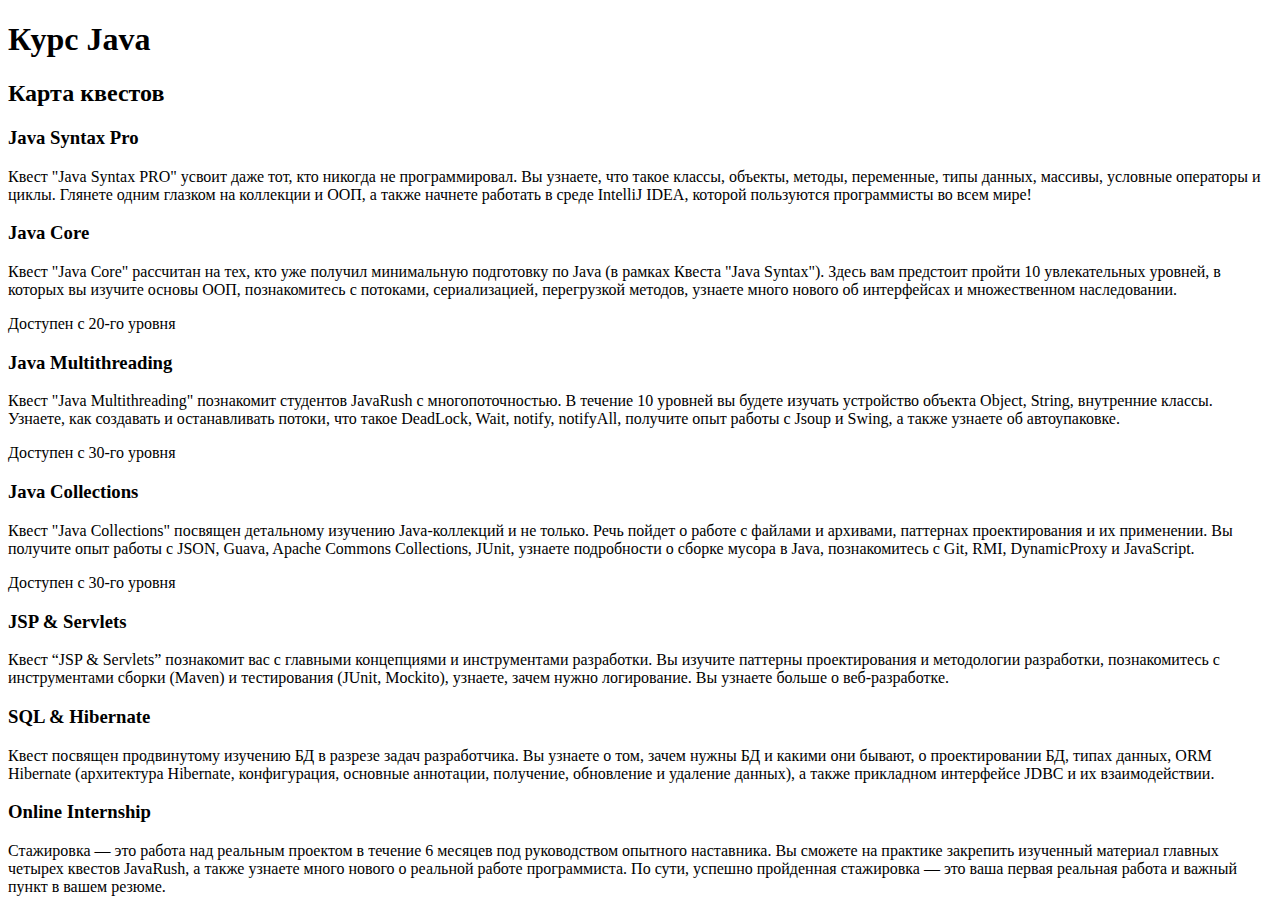
==== index.html @ 32a65bf7 "init: start" ====
<!DOCTYPE html>
<html lang="en">
<head>
  <meta charset="UTF-8">
  <meta name="viewport" content="width=device-width, initial-scale=1.0">
  <title>javarush</title>
</head>
<body>
  <h1>Курс Java</h1>
  <h2>Карта квестов</h2>
  <h3>Java Syntax Pro</h3>
  <p>Квест "Java Syntax PRO" усвоит даже тот, кто никогда не программировал. Вы узнаете, что такое классы, объекты, методы, переменные, типы данных, массивы, условные операторы и циклы. Глянете одним глазком на коллекции и ООП, а также начнете работать в среде IntelliJ IDEA, которой пользуются программисты во всем мире!</p>
  <h3>Java Core</h3>
  <p>Квест "Java Core" рассчитан на тех, кто уже получил минимальную подготовку по Java (в рамках Квеста "Java Syntax"). Здесь вам предстоит пройти 10 увлекательных уровней, в которых вы изучите основы ООП, познакомитесь с потоками, сериализацией, перегрузкой методов, узнаете много нового об интерфейсах и множественном наследовании.</p>
  <p>Доступен с 20-го уровня</p>
  <h3>Java Multithreading</h3>
  <p>Квест "Java Multithreading" познакомит студентов JavaRush с многопоточностью. В течение 10 уровней вы будете изучать устройство объекта Object, String, внутренние классы. Узнаете, как создавать и останавливать потоки, что такое DeadLock, Wait, notify, notifyAll, получите опыт работы с Jsoup и Swing, а также узнаете об автоупаковке.</p>
  <p>Доступен с 30-го уровня</p>
  <h3>Java Collections</h3>
  <p>Квест "Java Collections" посвящен детальному изучению Java-коллекций и не только. Речь пойдет о работе с файлами и архивами, паттернах проектирования и их применении. Вы получите опыт работы с JSON, Guava, Apache Commons Collections, JUnit, узнаете подробности о сборке мусора в Java, познакомитесь с Git, RMI, DynamicProxy и JavaScript.
  </p>
  <p>Доступен с 30-го уровня</p>
  <h3>JSP & Servlets</h3>
  <p>Квест “JSP &amp; Servlets” познакомит вас с главными концепциями и инструментами разработки. Вы изучите паттерны проектирования и методологии разработки, познакомитесь с инструментами сборки (Maven) и тестирования (JUnit, Mockito), узнаете, зачем нужно логирование. Вы узнаете больше о веб-разработке.</p>
  <h3>SQL & Hibernate</h3>
  <p>Квест посвящен продвинутому изучению БД в разрезе задач разработчика. Вы узнаете о том, зачем нужны БД и какими они бывают, о проектировании БД, типах данных, ORM Hibernate (архитектура Hibernate, конфигурация, основные аннотации, получение, обновление и удаление данных), а также прикладном интерфейсе JDBC и их взаимодействии.</p>
  <h3>Online Internship</h3>
  <p>Стажировка — это работа над реальным проектом в течение 6 месяцев под руководством опытного наставника. Вы сможете на практике закрепить изученный материал главных четырех квестов JavaRush, а также узнаете много нового о реальной работе программиста. По сути, успешно пройденная стажировка — это ваша первая реальная работа и важный пункт в вашем резюме.</p>
</body>
</html>
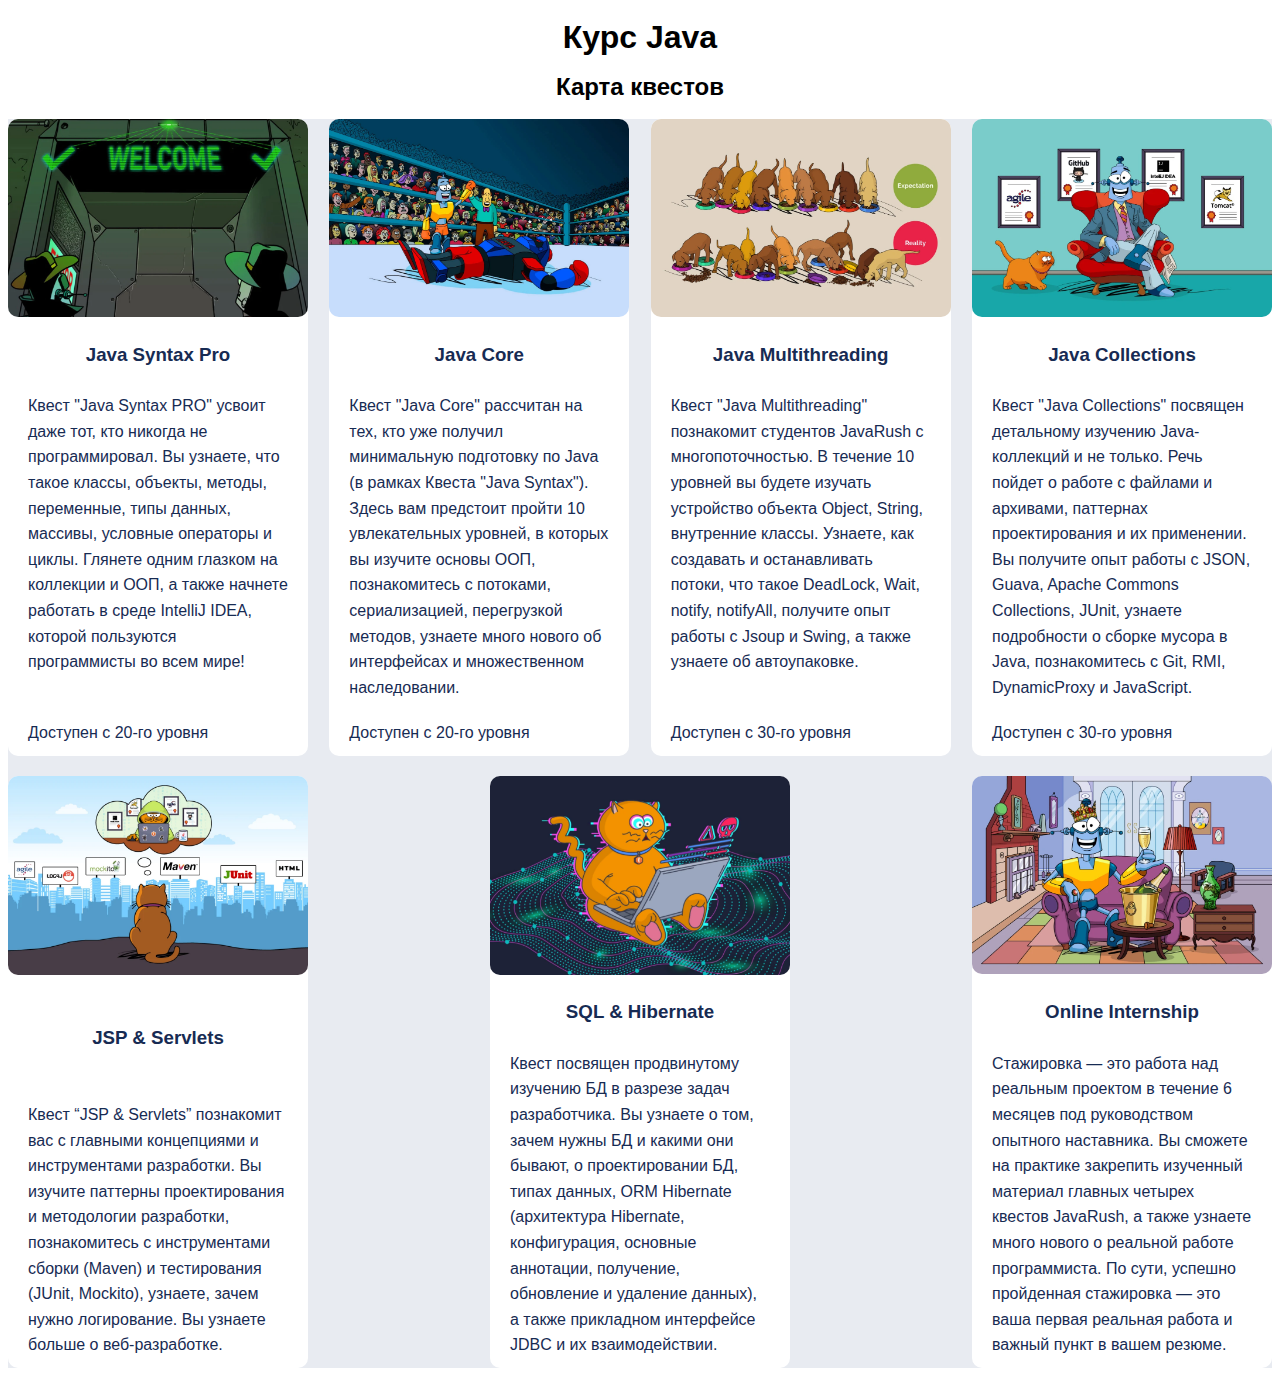
==== commit d35b5621: "feat: cards" ====
--- a/index.html
+++ b/index.html
@@ -3,28 +3,99 @@
 <head>
   <meta charset="UTF-8">
   <meta name="viewport" content="width=device-width, initial-scale=1.0">
+  <link rel="stylesheet" href="style.css">
   <title>javarush</title>
 </head>
 <body>
-  <h1>Курс Java</h1>
-  <h2>Карта квестов</h2>
-  <h3>Java Syntax Pro</h3>
-  <p>Квест "Java Syntax PRO" усвоит даже тот, кто никогда не программировал. Вы узнаете, что такое классы, объекты, методы, переменные, типы данных, массивы, условные операторы и циклы. Глянете одним глазком на коллекции и ООП, а также начнете работать в среде IntelliJ IDEA, которой пользуются программисты во всем мире!</p>
-  <h3>Java Core</h3>
-  <p>Квест "Java Core" рассчитан на тех, кто уже получил минимальную подготовку по Java (в рамках Квеста "Java Syntax"). Здесь вам предстоит пройти 10 увлекательных уровней, в которых вы изучите основы ООП, познакомитесь с потоками, сериализацией, перегрузкой методов, узнаете много нового об интерфейсах и множественном наследовании.</p>
-  <p>Доступен с 20-го уровня</p>
-  <h3>Java Multithreading</h3>
-  <p>Квест "Java Multithreading" познакомит студентов JavaRush с многопоточностью. В течение 10 уровней вы будете изучать устройство объекта Object, String, внутренние классы. Узнаете, как создавать и останавливать потоки, что такое DeadLock, Wait, notify, notifyAll, получите опыт работы с Jsoup и Swing, а также узнаете об автоупаковке.</p>
-  <p>Доступен с 30-го уровня</p>
-  <h3>Java Collections</h3>
-  <p>Квест "Java Collections" посвящен детальному изучению Java-коллекций и не только. Речь пойдет о работе с файлами и архивами, паттернах проектирования и их применении. Вы получите опыт работы с JSON, Guava, Apache Commons Collections, JUnit, узнаете подробности о сборке мусора в Java, познакомитесь с Git, RMI, DynamicProxy и JavaScript.
-  </p>
-  <p>Доступен с 30-го уровня</p>
-  <h3>JSP & Servlets</h3>
-  <p>Квест “JSP &amp; Servlets” познакомит вас с главными концепциями и инструментами разработки. Вы изучите паттерны проектирования и методологии разработки, познакомитесь с инструментами сборки (Maven) и тестирования (JUnit, Mockito), узнаете, зачем нужно логирование. Вы узнаете больше о веб-разработке.</p>
-  <h3>SQL & Hibernate</h3>
-  <p>Квест посвящен продвинутому изучению БД в разрезе задач разработчика. Вы узнаете о том, зачем нужны БД и какими они бывают, о проектировании БД, типах данных, ORM Hibernate (архитектура Hibernate, конфигурация, основные аннотации, получение, обновление и удаление данных), а также прикладном интерфейсе JDBC и их взаимодействии.</p>
-  <h3>Online Internship</h3>
-  <p>Стажировка — это работа над реальным проектом в течение 6 месяцев под руководством опытного наставника. Вы сможете на практике закрепить изученный материал главных четырех квестов JavaRush, а также узнаете много нового о реальной работе программиста. По сути, успешно пройденная стажировка — это ваша первая реальная работа и важный пункт в вашем резюме.</p>
+  <div class="page">
+    <div class="container">
+
+    <header>
+      <h1>Курс Java</h1>
+    </header>
+
+    <main>
+      <h2>Карта квестов</h2>
+
+      <div class="cards">
+
+        <div class="card">
+          <div class="card">
+            <img class="card-img" src="./img/image1.png" alt="Java Syntax Pro">
+
+            <h3 class="card-header">Java Syntax Pro</h3>
+
+            <div class="card-text">Квест "Java Syntax PRO" усвоит даже тот, кто никогда не программировал. Вы узнаете, что такое классы, объекты, методы, переменные, типы данных, массивы, условные операторы и циклы. Глянете одним глазком на коллекции и ООП, а также начнете работать в среде IntelliJ IDEA, которой пользуются программисты во всем мире!</div>
+          </div>
+
+          <div class="card-text">Доступен с 20-го уровня</div>
+      </div>
+
+      <div class="card">
+        <div class="card">
+          <img class="card-img" src="./img/image2.png" alt="Java Core">
+
+          <h3 class="card-header">Java Core</h3>
+
+          <div class="card-text">Квест "Java Core" рассчитан на тех, кто уже получил минимальную подготовку по Java (в рамках Квеста "Java Syntax"). Здесь вам предстоит пройти 10 увлекательных уровней, в которых вы изучите основы ООП, познакомитесь с потоками, сериализацией, перегрузкой методов, узнаете много нового об интерфейсах и множественном наследовании.</div>
+        </div>
+
+        <div class="card-text">Доступен с 20-го уровня</div>
+      </div>
+
+      <div class="card">
+        <div class="card">
+          <img class="card-img" src="./img/image3.png" alt="Java Multithreading">
+
+          <h3 class="card-header">Java Multithreading</h3>
+
+          <div class="card-text">Квест "Java Multithreading" познакомит студентов JavaRush с многопоточностью. В течение 10 уровней вы будете изучать устройство объекта Object, String, внутренние классы. Узнаете, как создавать и останавливать потоки, что такое DeadLock, Wait, notify, notifyAll, получите опыт работы с Jsoup и Swing, а также узнаете об автоупаковке.</div>
+        </div>
+
+        <div class="card-text">Доступен с 30-го уровня</div>
+      </div>
+
+      <div class="card">
+        <div class="card">
+        <img class="card-img" src="./img/image4.png" alt="Java Collections">
+
+        <h3 class="card-header">Java Collections</h3>
+
+        <div class="card-text">Квест "Java Collections" посвящен детальному изучению Java-коллекций и не только. Речь пойдет о работе с файлами и архивами, паттернах проектирования и их применении. Вы получите опыт работы с JSON, Guava, Apache Commons Collections, JUnit, узнаете подробности о сборке мусора в Java, познакомитесь с Git, RMI, DynamicProxy и JavaScript.</div>
+        </div>
+
+        <div class="card-text">Доступен с 30-го уровня</div>
+      </div>
+
+      <div class="card">
+        <img class="card-img" src="./img/image5.png" alt="JSP & Servlets">
+
+        <h3 class="card-header">JSP & Servlets</h3>
+
+        <div class="card-text">Квест “JSP &amp; Servlets” познакомит вас с главными концепциями и инструментами разработки. Вы изучите паттерны проектирования и методологии разработки, познакомитесь с инструментами сборки (Maven) и тестирования (JUnit, Mockito), узнаете, зачем нужно логирование. Вы узнаете больше о веб-разработке.</div>
+      </div>
+
+      <div class="card">
+        <img class="card-img" src="./img/image6.png" alt="SQL & Hibernate">
+
+        <h3 class="card-header">SQL & Hibernate</h3>
+
+        <div class="card-text">Квест посвящен продвинутому изучению БД в разрезе задач разработчика. Вы узнаете о том, зачем нужны БД и какими они бывают, о проектировании БД, типах данных, ORM Hibernate (архитектура Hibernate, конфигурация, основные аннотации, получение, обновление и удаление данных), а также прикладном интерфейсе JDBC и их взаимодействии.</div>
+      </div>
+
+      <div class="card">
+        <img class="card-img" src="./img/image7.png" alt="SQL & Hibernate">
+
+        <h3 class="card-header">Online Internship</h3>
+
+        <div class="card-text">Стажировка — это работа над реальным проектом в течение 6 месяцев под руководством опытного наставника. Вы сможете на практике закрепить изученный материал главных четырех квестов JavaRush, а также узнаете много нового о реальной работе программиста. По сути, успешно пройденная стажировка — это ваша первая реальная работа и важный пункт в вашем резюме.</div>
+        </div>
+      </div>
+    </main>
+
+    <footer></footer>
+
+    </div>
+  </div>
 </body>
 </html>--- a/style.css
+++ b/style.css
@@ -0,0 +1,40 @@
+.page {
+  font-family: Helvetica, Arial, verdana, serif;
+  line-height: 1.6;
+}
+
+h1,
+h2,
+h3 {
+  text-align: center;
+  line-height: 1;
+}
+
+.cards {
+  display: flex;
+  flex-direction: row;
+  justify-content: space-between;
+  flex-wrap: wrap;
+  gap: 20px;
+  color: #172b53;
+  background-color: #E8EBF1;
+}
+
+.card {
+  display: flex;
+  flex-direction: column;
+  justify-content: space-between;
+  gap: 10px;
+  padding-bottom: 10px;
+  width: 300px;
+  border-radius: 10px;
+  background-color: #fff;
+}
+
+.card-img {
+  border-radius: 10px;
+}
+
+.card-text {
+  padding: 0 20px;
+}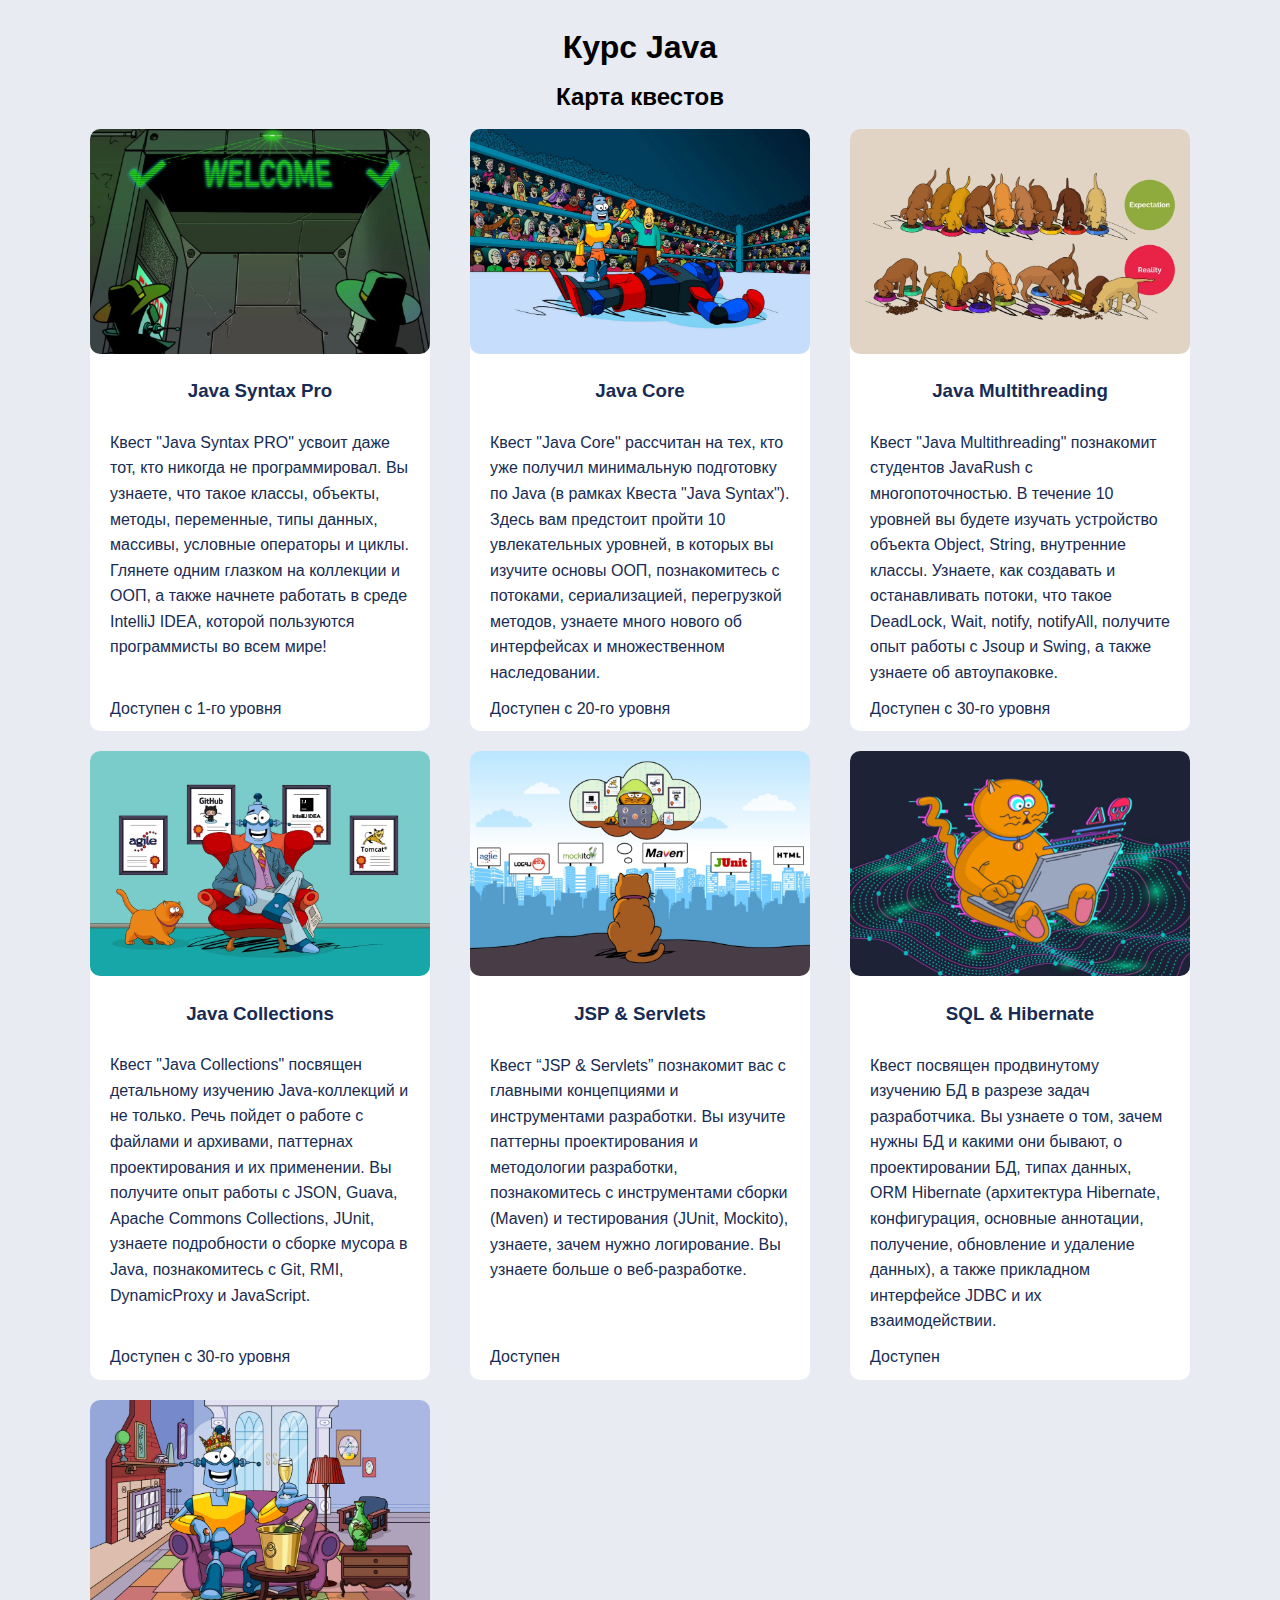
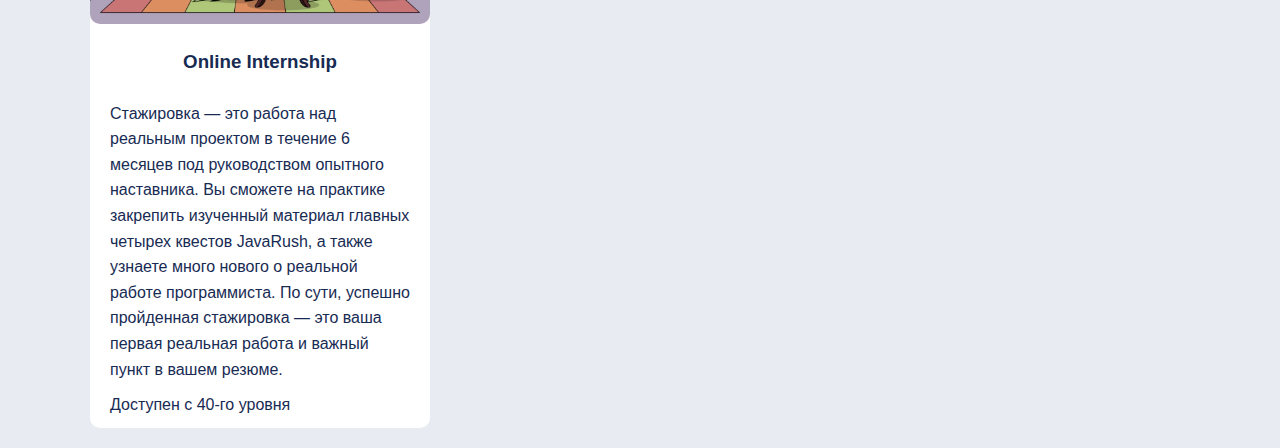
==== commit 329a1b36: "feat: 2024.10.27" ====
--- a/index.html
+++ b/index.html
@@ -3,97 +3,109 @@
 <head>
   <meta charset="UTF-8">
   <meta name="viewport" content="width=device-width, initial-scale=1.0">
-  <link rel="stylesheet" href="style.css">
-  <title>javarush</title>
+  <title>Курс Java</title>
+  <link rel="stylesheet" href="./css/style.css">
+  <script src="./js/index.js" defer></script>
 </head>
 <body>
   <div class="page">
     <div class="container">
 
-    <header>
-      <h1>Курс Java</h1>
-    </header>
+      <header>
+        <h1>Курс Java</h1>
+      </header>
 
-    <main>
-      <h2>Карта квестов</h2>
+      <main>
+        <h2>Карта квестов</h2>
 
-      <div class="cards">
+        <div class="cards">
 
-        <div class="card">
-          <div class="card">
-            <img class="card-img" src="./img/image1.png" alt="Java Syntax Pro">
+          <div class="card" data-id="0">
+            <div class="card-in">
+              <img class="card-img" src="./img/image1.png" alt="Java Syntax Pro">
 
-            <h3 class="card-header">Java Syntax Pro</h3>
+              <h3 class="card-header">Java Syntax Pro</h3>
 
-            <div class="card-text">Квест "Java Syntax PRO" усвоит даже тот, кто никогда не программировал. Вы узнаете, что такое классы, объекты, методы, переменные, типы данных, массивы, условные операторы и циклы. Глянете одним глазком на коллекции и ООП, а также начнете работать в среде IntelliJ IDEA, которой пользуются программисты во всем мире!</div>
+              <div class="card-text">Квест "Java Syntax PRO" усвоит даже тот, кто никогда не программировал. Вы узнаете, что такое классы, объекты, методы, переменные, типы данных, массивы, условные операторы и циклы. Глянете одним глазком на коллекции и ООП, а также начнете работать в среде IntelliJ IDEA, которой пользуются программисты во всем мире!</div>
+            </div>
+
+            <div class="card-text">Доступен с 1-го уровня</div>
+        </div>
+
+        <div class="card" data-id="1">
+          <div class="card-in">
+            <img class="card-img" src="./img/image2.png" alt="Java Core">
+
+            <h3 class="card-header">Java Core</h3>
+
+            <div class="card-text">Квест "Java Core" рассчитан на тех, кто уже получил минимальную подготовку по Java (в рамках Квеста "Java Syntax"). Здесь вам предстоит пройти 10 увлекательных уровней, в которых вы изучите основы ООП, познакомитесь с потоками, сериализацией, перегрузкой методов, узнаете много нового об интерфейсах и множественном наследовании.</div>
           </div>
 
           <div class="card-text">Доступен с 20-го уровня</div>
-      </div>
-
-      <div class="card">
-        <div class="card">
-          <img class="card-img" src="./img/image2.png" alt="Java Core">
-
-          <h3 class="card-header">Java Core</h3>
-
-          <div class="card-text">Квест "Java Core" рассчитан на тех, кто уже получил минимальную подготовку по Java (в рамках Квеста "Java Syntax"). Здесь вам предстоит пройти 10 увлекательных уровней, в которых вы изучите основы ООП, познакомитесь с потоками, сериализацией, перегрузкой методов, узнаете много нового об интерфейсах и множественном наследовании.</div>
         </div>
 
-        <div class="card-text">Доступен с 20-го уровня</div>
-      </div>
+        <div class="card" data-id="2">
+          <div class="card-in">
+            <img class="card-img" src="./img/image3.png" alt="Java Multithreading">
 
-      <div class="card">
-        <div class="card">
-          <img class="card-img" src="./img/image3.png" alt="Java Multithreading">
+            <h3 class="card-header">Java Multithreading</h3>
 
-          <h3 class="card-header">Java Multithreading</h3>
+            <div class="card-text">Квест "Java Multithreading" познакомит студентов JavaRush с многопоточностью. В течение 10 уровней вы будете изучать устройство объекта Object, String, внутренние классы. Узнаете, как создавать и останавливать потоки, что такое DeadLock, Wait, notify, notifyAll, получите опыт работы с Jsoup и Swing, а также узнаете об автоупаковке.</div>
+          </div>
 
-          <div class="card-text">Квест "Java Multithreading" познакомит студентов JavaRush с многопоточностью. В течение 10 уровней вы будете изучать устройство объекта Object, String, внутренние классы. Узнаете, как создавать и останавливать потоки, что такое DeadLock, Wait, notify, notifyAll, получите опыт работы с Jsoup и Swing, а также узнаете об автоупаковке.</div>
+          <div class="card-text">Доступен с 30-го уровня</div>
         </div>
 
-        <div class="card-text">Доступен с 30-го уровня</div>
-      </div>
+        <div class="card" data-id="3">
+          <div class="card-in">
+            <img class="card-img" src="./img/image4.png" alt="Java Collections">
 
-      <div class="card">
-        <div class="card">
-        <img class="card-img" src="./img/image4.png" alt="Java Collections">
+            <h3 class="card-header">Java Collections</h3>
 
-        <h3 class="card-header">Java Collections</h3>
+            <div class="card-text">Квест "Java Collections" посвящен детальному изучению Java-коллекций и не только. Речь пойдет о работе с файлами и архивами, паттернах проектирования и их применении. Вы получите опыт работы с JSON, Guava, Apache Commons Collections, JUnit, узнаете подробности о сборке мусора в Java, познакомитесь с Git, RMI, DynamicProxy и JavaScript.</div>
+          </div>
 
-        <div class="card-text">Квест "Java Collections" посвящен детальному изучению Java-коллекций и не только. Речь пойдет о работе с файлами и архивами, паттернах проектирования и их применении. Вы получите опыт работы с JSON, Guava, Apache Commons Collections, JUnit, узнаете подробности о сборке мусора в Java, познакомитесь с Git, RMI, DynamicProxy и JavaScript.</div>
+          <div class="card-text">Доступен с 30-го уровня</div>
         </div>
 
-        <div class="card-text">Доступен с 30-го уровня</div>
-      </div>
+        <div class="card" data-id="4">
+          <div class="card-in">
+            <img class="card-img" src="./img/image5.png" alt="JSP & Servlets">
 
-      <div class="card">
-        <img class="card-img" src="./img/image5.png" alt="JSP & Servlets">
+            <h3 class="card-header">JSP & Servlets</h3>
 
-        <h3 class="card-header">JSP & Servlets</h3>
+            <div class="card-text">Квест “JSP &amp; Servlets” познакомит вас с главными концепциями и инструментами разработки. Вы изучите паттерны проектирования и методологии разработки, познакомитесь с инструментами сборки (Maven) и тестирования (JUnit, Mockito), узнаете, зачем нужно логирование. Вы узнаете больше о веб-разработке.</div>
+          </div>
 
-        <div class="card-text">Квест “JSP &amp; Servlets” познакомит вас с главными концепциями и инструментами разработки. Вы изучите паттерны проектирования и методологии разработки, познакомитесь с инструментами сборки (Maven) и тестирования (JUnit, Mockito), узнаете, зачем нужно логирование. Вы узнаете больше о веб-разработке.</div>
-      </div>
+          <div class="card-text">Доступен</div>
+        </div>
 
-      <div class="card">
-        <img class="card-img" src="./img/image6.png" alt="SQL & Hibernate">
+        <div class="card" data-id="5">
+          <div class="card-in">
+            <img class="card-img" src="./img/image6.png" alt="SQL & Hibernate">
 
-        <h3 class="card-header">SQL & Hibernate</h3>
+            <h3 class="card-header">SQL & Hibernate</h3>
 
-        <div class="card-text">Квест посвящен продвинутому изучению БД в разрезе задач разработчика. Вы узнаете о том, зачем нужны БД и какими они бывают, о проектировании БД, типах данных, ORM Hibernate (архитектура Hibernate, конфигурация, основные аннотации, получение, обновление и удаление данных), а также прикладном интерфейсе JDBC и их взаимодействии.</div>
-      </div>
+            <div class="card-text">Квест посвящен продвинутому изучению БД в разрезе задач разработчика. Вы узнаете о том, зачем нужны БД и какими они бывают, о проектировании БД, типах данных, ORM Hibernate (архитектура Hibernate, конфигурация, основные аннотации, получение, обновление и удаление данных), а также прикладном интерфейсе JDBC и их взаимодействии.</div>
+          </div>
 
-      <div class="card">
-        <img class="card-img" src="./img/image7.png" alt="SQL & Hibernate">
+          <div class="card-text">Доступен</div>
+        </div>
 
-        <h3 class="card-header">Online Internship</h3>
+        <div class="card" data-id="6">
+          <div class="card-in">
+            <img class="card-img" src="./img/image7.png" alt="SQL & Hibernate">
 
-        <div class="card-text">Стажировка — это работа над реальным проектом в течение 6 месяцев под руководством опытного наставника. Вы сможете на практике закрепить изученный материал главных четырех квестов JavaRush, а также узнаете много нового о реальной работе программиста. По сути, успешно пройденная стажировка — это ваша первая реальная работа и важный пункт в вашем резюме.</div>
+            <h3 class="card-header">Online Internship</h3>
+
+            <div class="card-text">Стажировка — это работа над реальным проектом в течение 6 месяцев под руководством опытного наставника. Вы сможете на практике закрепить изученный материал главных четырех квестов JavaRush, а также узнаете много нового о реальной работе программиста. По сути, успешно пройденная стажировка — это ваша первая реальная работа и важный пункт в вашем резюме.</div>
+          </div>
+
+          <div class="card-text">Доступен c 40-го уровня</div>
         </div>
-      </div>
-    </main>
+      </main>
 
-    <footer></footer>
+      <footer></footer>
 
     </div>
   </div>
--- a/css/style.css
+++ b/css/style.css
@@ -0,0 +1,135 @@
+body {
+  margin: 0;
+  padding: 0;
+}
+
+.page {
+  padding: 10px 0 20px;
+  font-family: Helvetica, Arial, verdana, serif;
+  line-height: 1.6;
+  background-color: #E8EBF1;
+}
+
+.menu-text {
+  color: #7a869a;
+}
+
+/***************
+CONTAINER
+***************/
+.container {
+  margin: 0 auto;
+  max-width: 1280px;
+}
+
+@media (max-width: 1300px) {
+  .container {
+    max-width: 1100px;
+  }
+}
+
+.container-quest {
+  margin: 0 auto;
+  padding: 10px;
+  max-width: 700px;
+}
+
+h1,
+h2,
+h3 {
+  text-align: center;
+  line-height: 1;
+}
+
+
+/***************
+CARDS
+***************/
+.cards {
+  display: flex;
+  flex-direction: row;
+  justify-content: space-between;
+  flex-wrap: wrap;
+  gap: 20px;
+  margin: 0 auto;
+  width: 1280px;
+  color: #172b53;
+}
+
+@media (max-width: 1300px) {
+  .cards {
+    max-width: 1100px;
+  }
+}
+
+@media (max-width: 1120px) {
+  .cards {
+    max-width: 700px;
+  }
+}
+
+@media (max-width: 720px) {
+  .cards {
+    max-width: 400px;
+    justify-content: center;
+  }
+}
+
+.card {
+  display: flex;
+  flex-direction: column;
+  justify-content: space-between;
+  gap: 10px;
+  padding-bottom: 10px;
+  width: 400px;
+  cursor: pointer;
+  border-radius: 10px;
+  background-color: #fff;
+}
+
+@media (max-width: 1300px) {
+  .card {
+    width: 340px;
+  }
+}
+
+.card:hover {
+  background-color: #efe;
+}
+
+.card-in {
+  display: flex;
+  flex-direction: column;
+  gap: 10px;
+}
+
+.card-img {
+  border-radius: 10px;
+}
+
+.card-text {
+  padding: 0 20px;
+}
+
+
+.img-quest {
+  max-width: 700px;
+}
+
+/***************
+LINKS
+***************/
+.links {
+  display: flex;
+  flex-direction: column;
+  justify-content: flex-start;
+  gap: 20px;
+  color: #172b53;
+}
+
+.link {
+  display: flex;
+  flex-direction: row;
+  justify-content: flex-start;
+  gap: 20px;
+}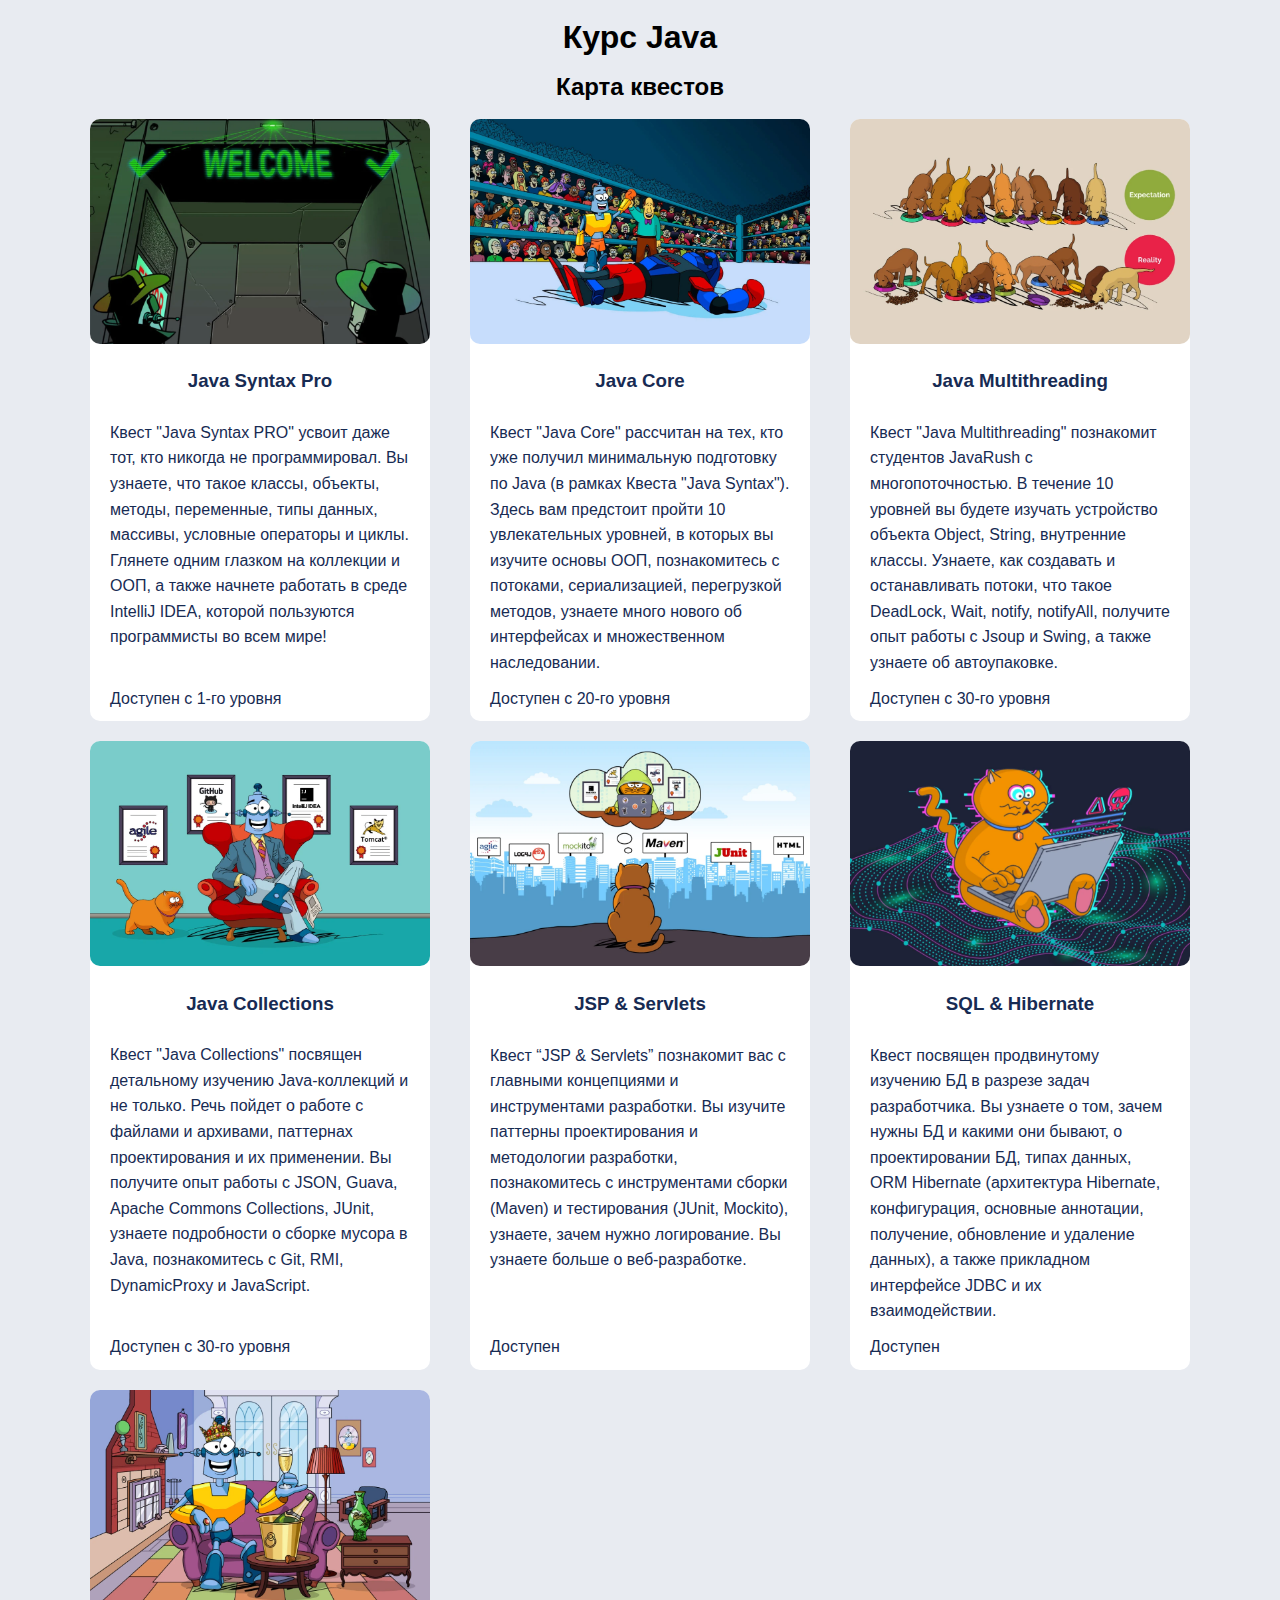
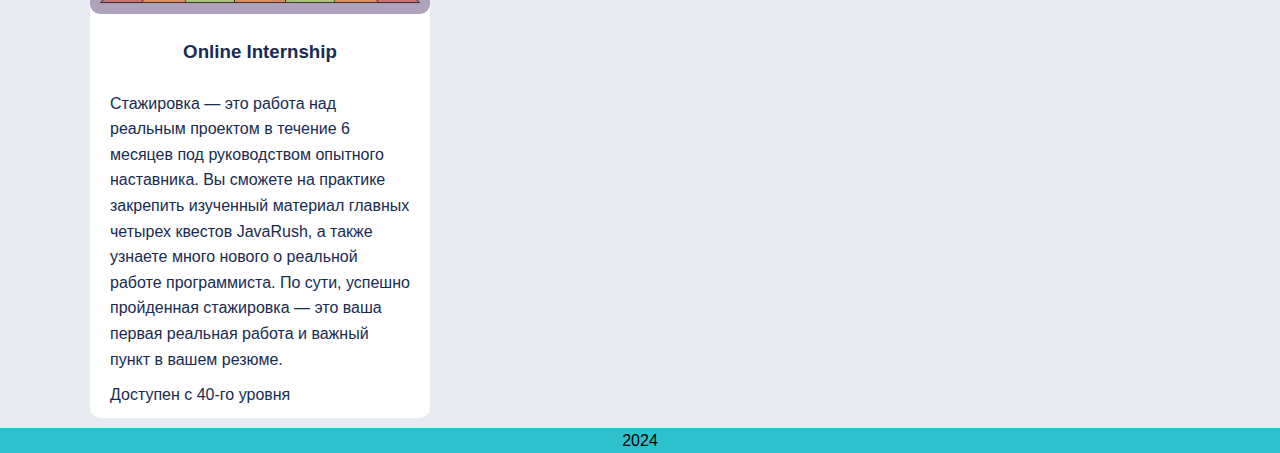
==== commit 0c7a36c2: "feat:2024.10.30" ====
--- a/index.html
+++ b/index.html
@@ -9,14 +9,14 @@
 </head>
 <body>
   <div class="page">
-    <div class="container">
+    <div class="container-cards">
 
       <header>
-        <h1>Курс Java</h1>
+        <h1 class="center">Курс Java</h1>
       </header>
 
       <main>
-        <h2>Карта квестов</h2>
+        <h2 class="center">Карта квестов</h2>
 
         <div class="cards">
 
@@ -105,9 +105,8 @@
         </div>
       </main>
 
-      <footer></footer>
-
     </div>
+    <footer>2024</footer>
   </div>
 </body>
 </html>--- a/css/style.css
+++ b/css/style.css
@@ -4,7 +4,12 @@
 }
 
 .page {
-  padding: 10px 0 20px;
+  display: flex;
+  flex-direction: column;
+  justify-content: space-between;
+  margin: 0;
+  padding: 0;
+  min-height: 100vh;
   font-family: Helvetica, Arial, verdana, serif;
   line-height: 1.6;
   background-color: #E8EBF1;
@@ -17,18 +22,18 @@
 /***************
 CONTAINER
 ***************/
-.container {
+.container-cards {
   margin: 0 auto;
   max-width: 1280px;
 }
 
 @media (max-width: 1300px) {
-  .container {
+  .container-cards {
     max-width: 1100px;
   }
 }
 
-.container-quest {
+.container {
   margin: 0 auto;
   padding: 10px;
   max-width: 700px;
@@ -37,10 +42,12 @@
 h1,
 h2,
 h3 {
-  text-align: center;
   line-height: 1;
 }
 
+.center {
+  text-align: center;
+}
 
 /***************
 CARDS
@@ -107,13 +114,17 @@
   border-radius: 10px;
 }
 
+.card-header {
+  text-align: center;
+}
+
 .card-text {
   padding: 0 20px;
 }
 
 
 .img-quest {
-  max-width: 700px;
+  width: 100%;
 }
 
 /***************
@@ -132,4 +143,14 @@
   flex-direction: row;
   justify-content: flex-start;
   gap: 20px;
+}
+
+
+/***************
+FOOTER
+***************/
+footer {
+  margin-top: 10px;
+  text-align: center;
+  background-color: #2cc1cc;
 }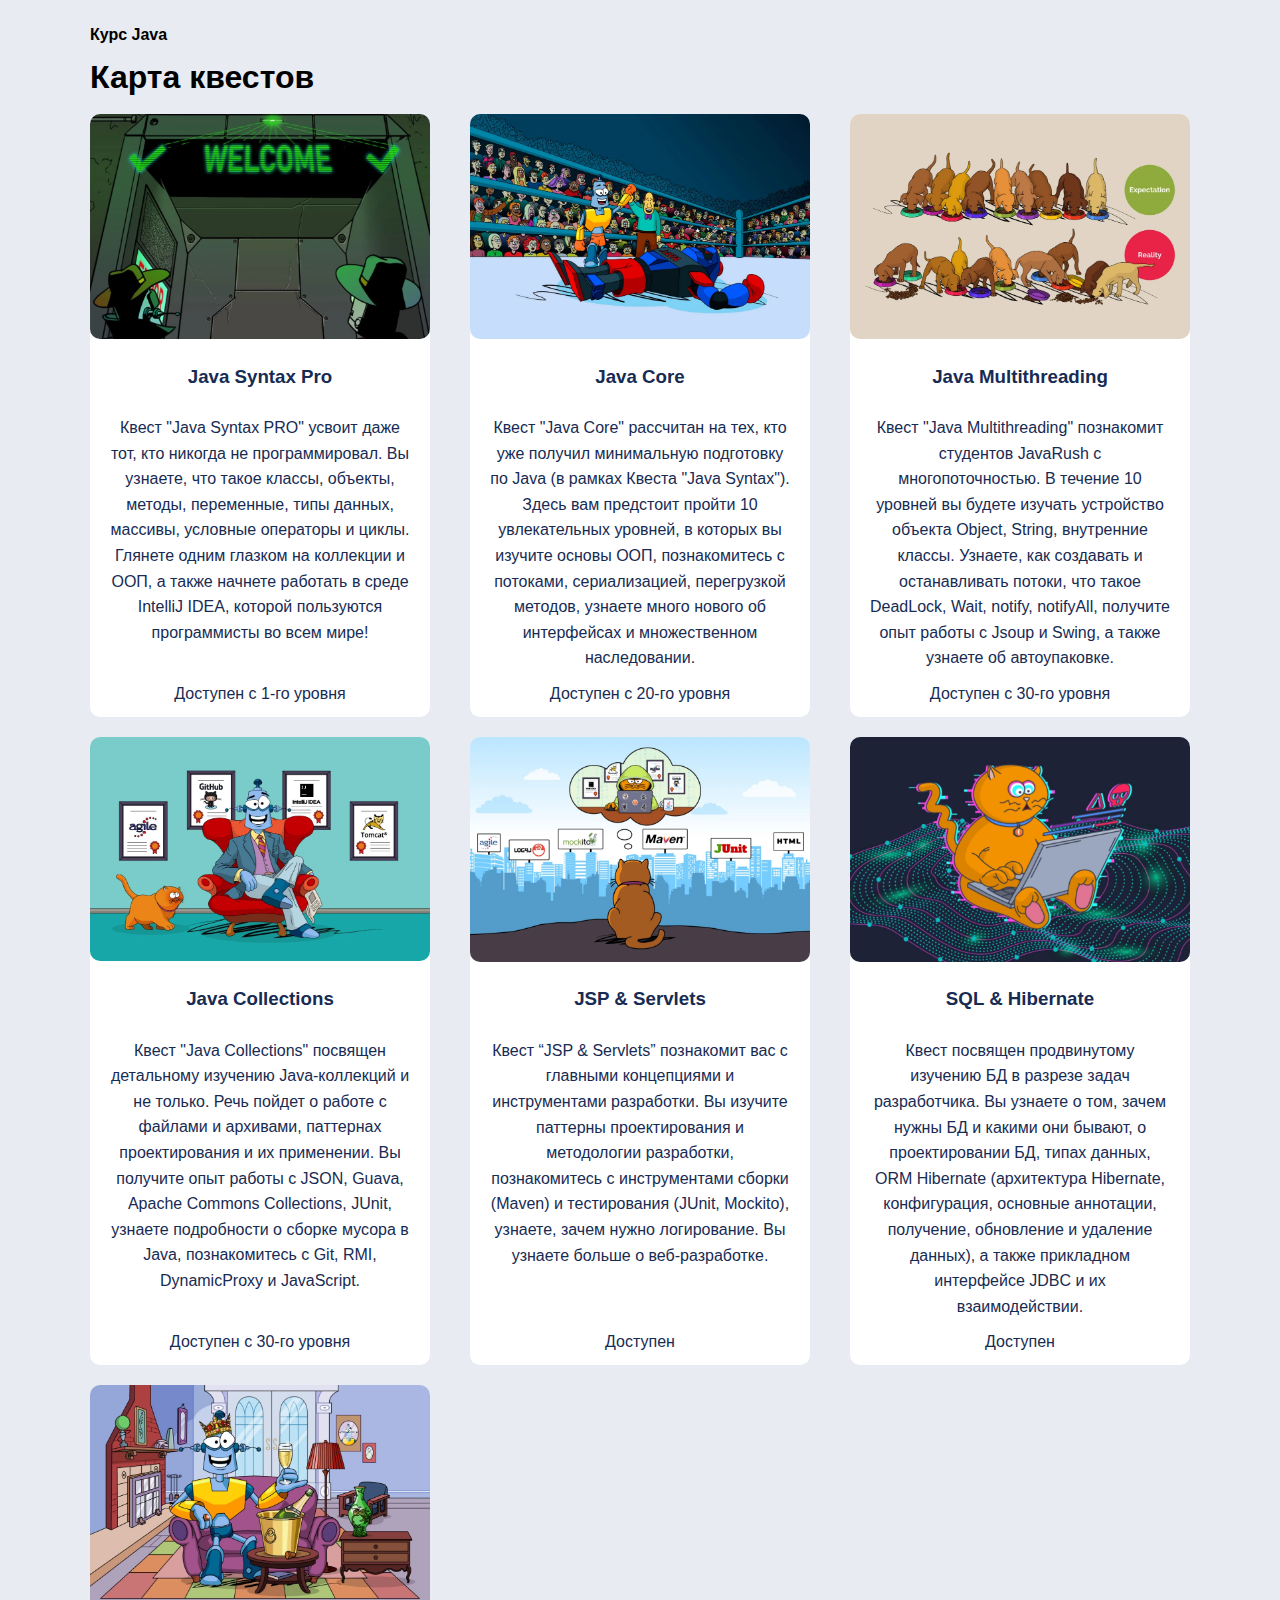
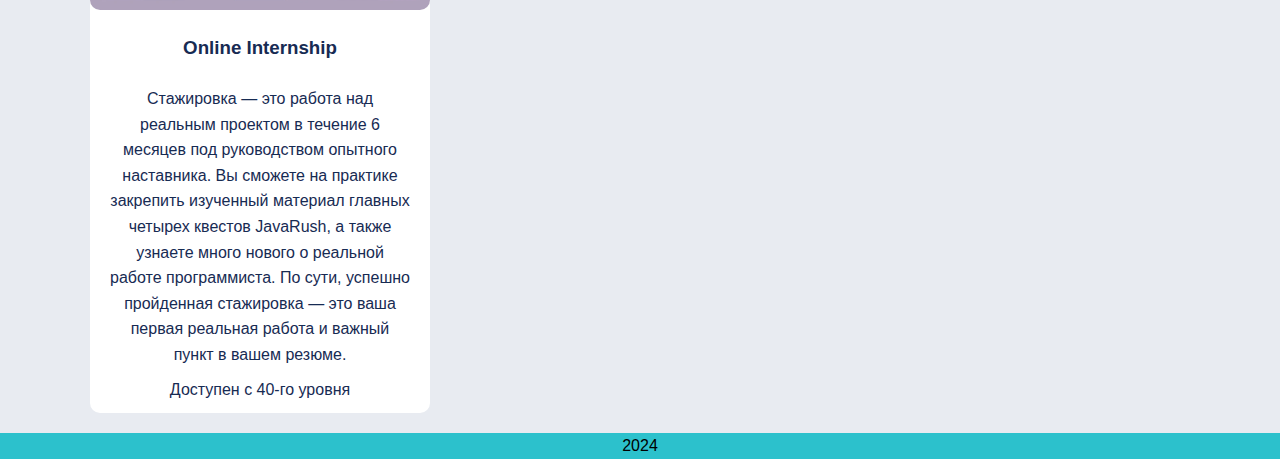
==== commit e971c1ce: "feat:2024.11.07" ====
--- a/index.html
+++ b/index.html
@@ -12,15 +12,13 @@
     <div class="container-cards">
 
       <header>
-        <h1 class="center">Курс Java</h1>
+        <h4>Курс Java</h4>
+        <h1 class="center">Карта квестов</h1>
       </header>
 
       <main>
-        <h2 class="center">Карта квестов</h2>
-
         <div class="cards">
-
-          <div class="card" data-id="0">
+          <div class="card js-quest" data-id="0">
             <div class="card-in">
               <img class="card-img" src="./img/image1.png" alt="Java Syntax Pro">
 
@@ -32,7 +30,7 @@
             <div class="card-text">Доступен с 1-го уровня</div>
         </div>
 
-        <div class="card" data-id="1">
+        <div class="card js-quest" data-id="1">
           <div class="card-in">
             <img class="card-img" src="./img/image2.png" alt="Java Core">
 
@@ -44,7 +42,7 @@
           <div class="card-text">Доступен с 20-го уровня</div>
         </div>
 
-        <div class="card" data-id="2">
+        <div class="card js-quest" data-id="2">
           <div class="card-in">
             <img class="card-img" src="./img/image3.png" alt="Java Multithreading">
 
@@ -56,7 +54,7 @@
           <div class="card-text">Доступен с 30-го уровня</div>
         </div>
 
-        <div class="card" data-id="3">
+        <div class="card js-quest" data-id="3">
           <div class="card-in">
             <img class="card-img" src="./img/image4.png" alt="Java Collections">
 
@@ -68,7 +66,7 @@
           <div class="card-text">Доступен с 30-го уровня</div>
         </div>
 
-        <div class="card" data-id="4">
+        <div class="card js-quest" data-id="4">
           <div class="card-in">
             <img class="card-img" src="./img/image5.png" alt="JSP & Servlets">
 
@@ -80,7 +78,7 @@
           <div class="card-text">Доступен</div>
         </div>
 
-        <div class="card" data-id="5">
+        <div class="card js-quest" data-id="5">
           <div class="card-in">
             <img class="card-img" src="./img/image6.png" alt="SQL & Hibernate">
 
@@ -92,7 +90,7 @@
           <div class="card-text">Доступен</div>
         </div>
 
-        <div class="card" data-id="6">
+        <div class="card js-quest" data-id="6">
           <div class="card-in">
             <img class="card-img" src="./img/image7.png" alt="SQL & Hibernate">
 
--- a/css/style.css
+++ b/css/style.css
@@ -15,15 +15,12 @@
   background-color: #E8EBF1;
 }
 
-.menu-text {
-  color: #7a869a;
-}
-
 /***************
 CONTAINER
 ***************/
 .container-cards {
   margin: 0 auto;
+  padding: 10px;
   max-width: 1280px;
 }
 
@@ -45,8 +42,13 @@
   line-height: 1;
 }
 
-.center {
-  text-align: center;
+
+header h4 {
+  line-height: 0.5;
+}
+
+.menu-text {
+  color: #7a869a;
 }
 
 /***************
@@ -94,6 +96,10 @@
   background-color: #fff;
 }
 
+.card {
+  text-align: center;
+}
+
 @media (max-width: 1300px) {
   .card {
     width: 340px;
@@ -101,7 +107,7 @@
 }
 
 .card:hover {
-  background-color: #efe;
+  background-color: #f1f1f1;
 }
 
 .card-in {
@@ -153,4 +159,31 @@
   margin-top: 10px;
   text-align: center;
   background-color: #2cc1cc;
-}+}
+
+
+/***************
+LEVEL
+***************/
+.card.card-lev {
+  justify-content: start;
+  gap: 0;
+}
+
+.card-header.card-lev {
+  padding-left: 50px;
+  text-align: left;
+  font-size: 14px;
+}
+
+.card-min.card-lev {
+  padding-left: 50px;
+  text-align: left;
+  font-size: 12px;
+}
+
+.card-text.card-lev {
+  padding: 20px;
+  text-align: left;
+  font-size: 14px;
+}
